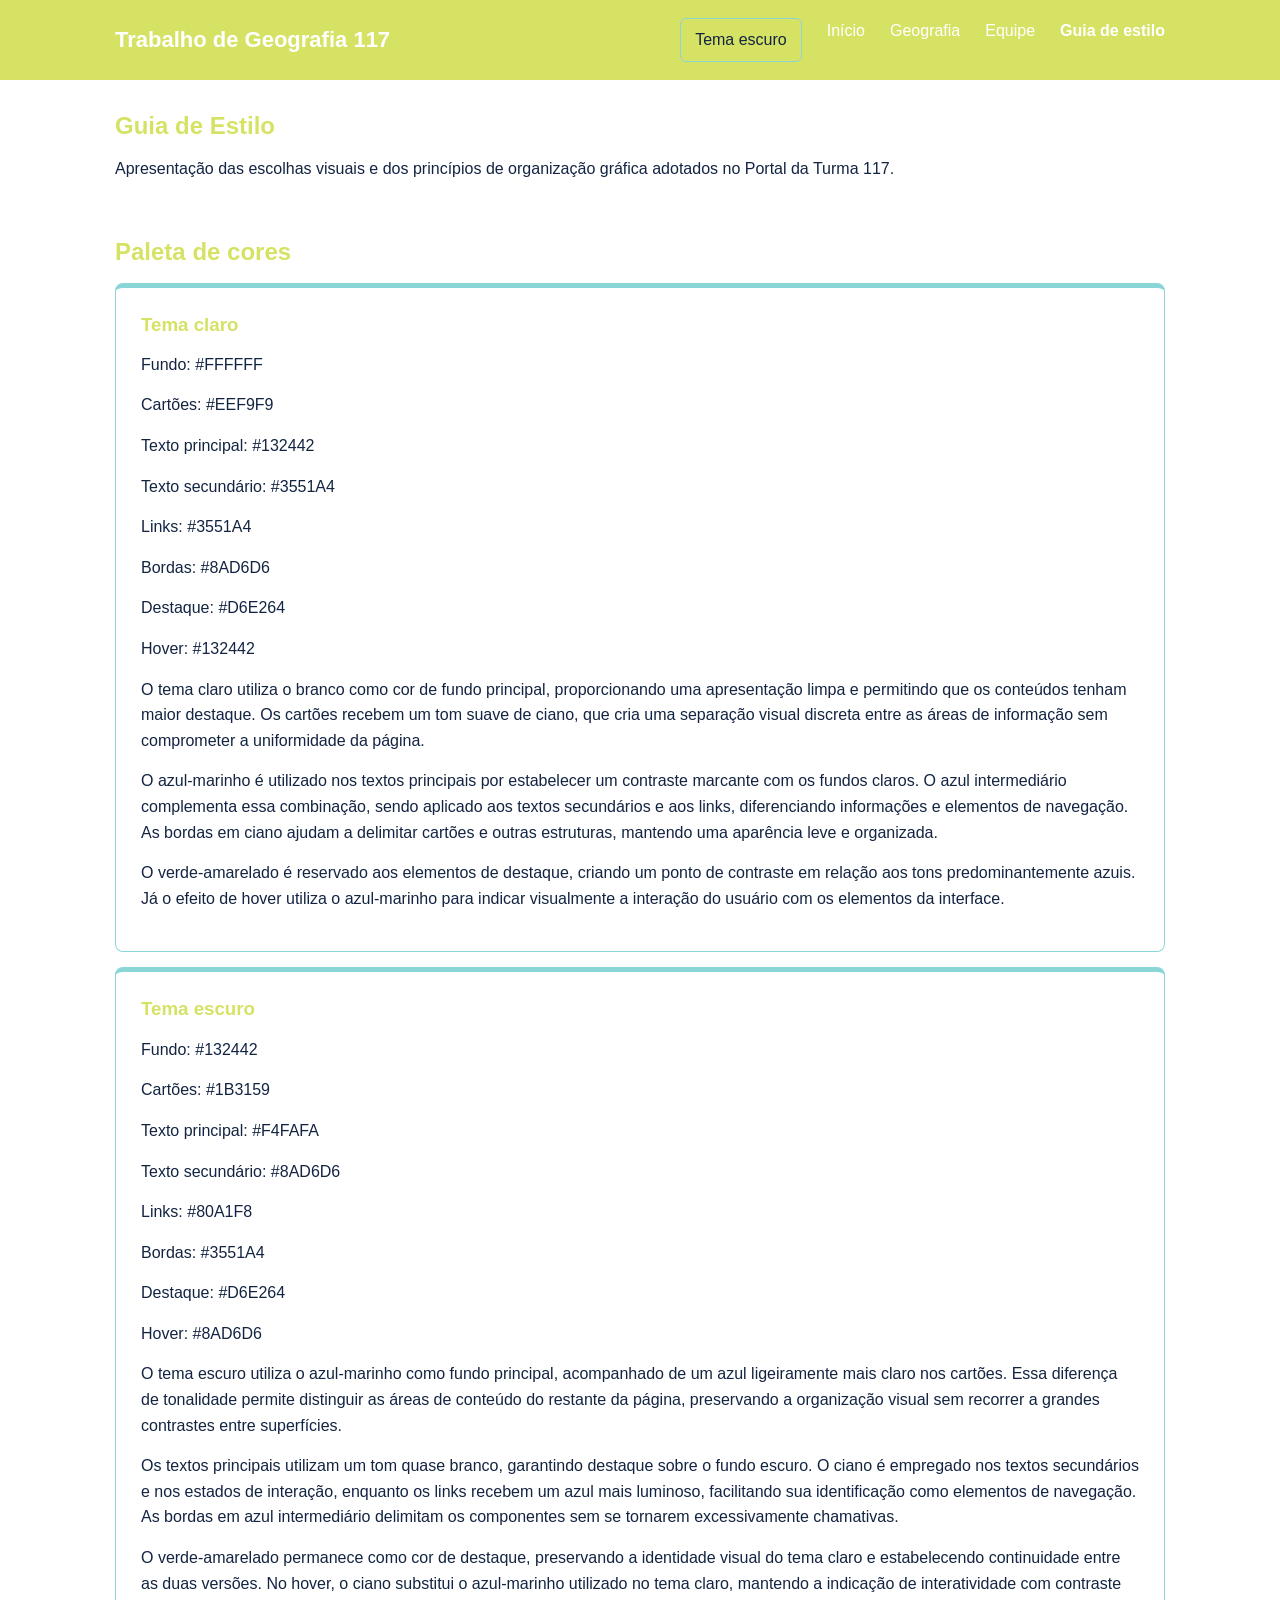
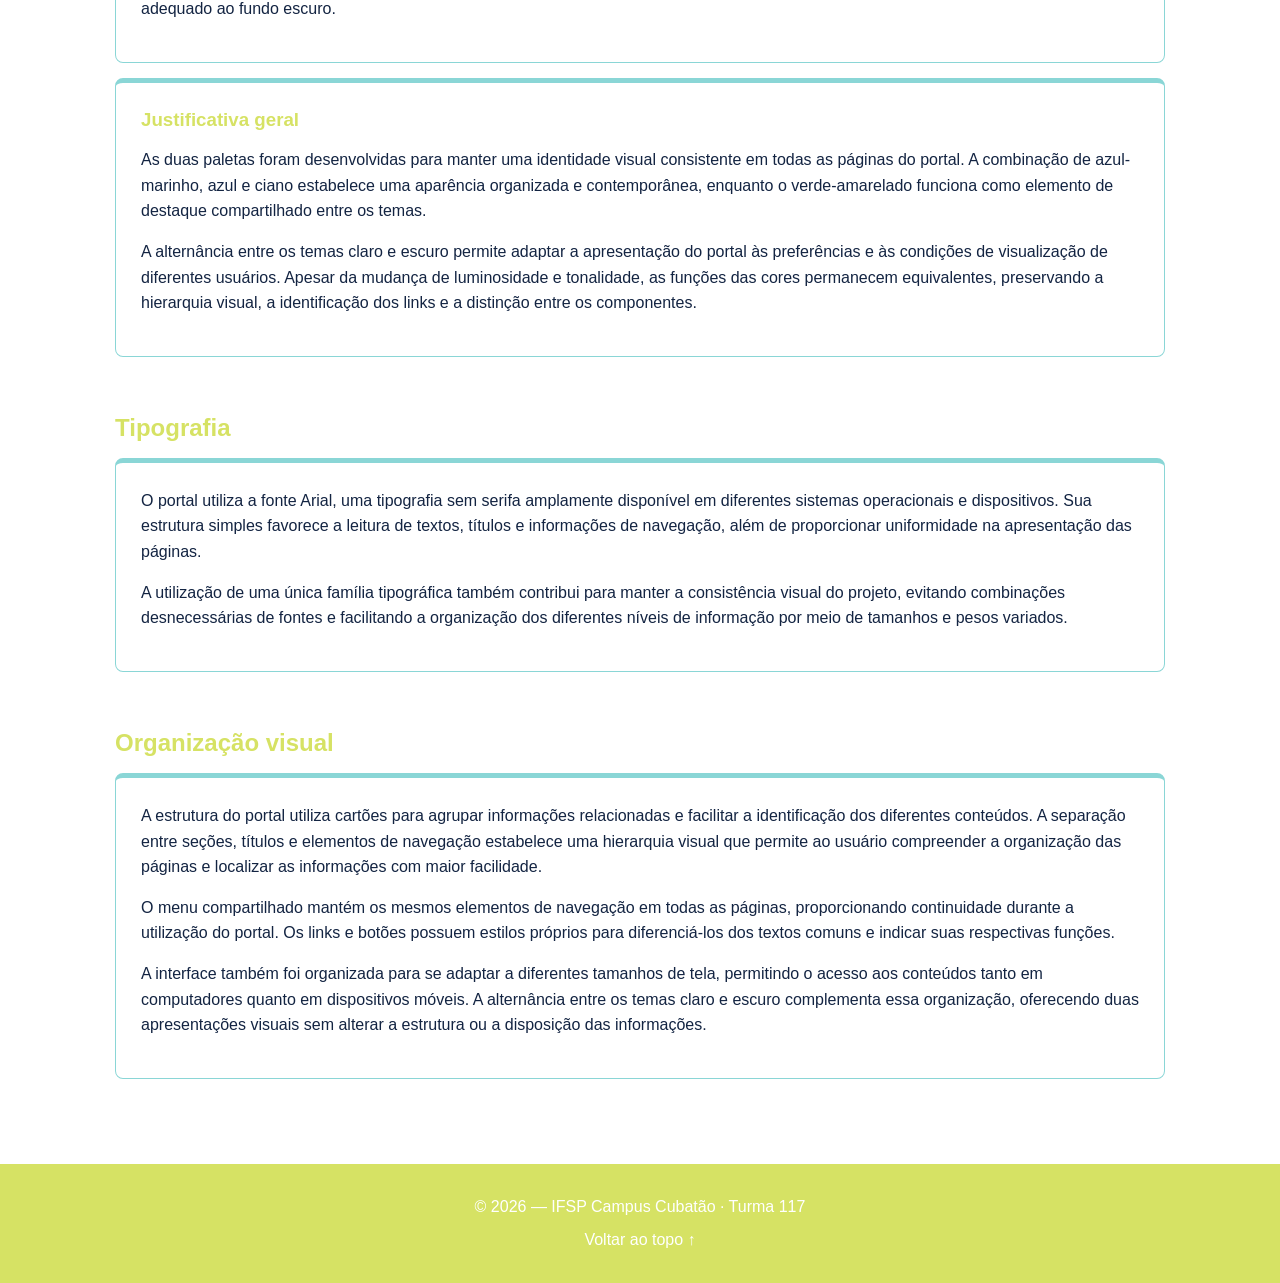
==== Pasta Trabalho/estilo.html @ 59f7886b "Add files via upload" ====
<!DOCTYPE html>
<html lang="pt-BR">
<head>
    <meta charset="UTF-8">
    <meta name="viewport" content="width=device-width, initial-scale=1.0">
    <title>Guia de Estilo — Portal 117</title>
    <link rel="stylesheet" href="css/estilo.css">
    <script src="js/tema.js" defer></script>
    <script src="js/config.js" defer></script>
    <script src="js/menu.js" defer></script>
</head>

<body id="top">

    <header>
        <nav class="menu">
            <a href="index.html" class="logo">Trabalho de Geografia 117</a>

            <button id="botao-menu" aria-label="Abrir menu" aria-expanded="false">
                ☰
            </button>

            <div id="menu-links"></div>
        </nav>
    </header>

    <main>
        <section>
            <h1>Guia de Estilo</h1>
            <p>
                Apresentação das escolhas visuais e dos princípios de
                organização gráfica adotados no Portal da Turma 117.
            </p>
        </section>

        <section>
            <h2>Paleta de cores</h2>

            <div class="cartao">
                <h3>Tema claro</h3>

                <p>Fundo: #FFFFFF</p>
                <p>Cartões: #EEF9F9</p>
                <p>Texto principal: #132442</p>
                <p>Texto secundário: #3551A4</p>
                <p>Links: #3551A4</p>
                <p>Bordas: #8AD6D6</p>
                <p>Destaque: #D6E264</p>
                <p>Hover: #132442</p>

                <p>
                    O tema claro utiliza o branco como cor de fundo principal,
                    proporcionando uma apresentação limpa e permitindo que
                    os conteúdos tenham maior destaque. Os cartões recebem
                    um tom suave de ciano, que cria uma separação visual
                    discreta entre as áreas de informação sem comprometer
                    a uniformidade da página.
                </p>

                <p>
                    O azul-marinho é utilizado nos textos principais por
                    estabelecer um contraste marcante com os fundos claros.
                    O azul intermediário complementa essa combinação,
                    sendo aplicado aos textos secundários e aos links,
                    diferenciando informações e elementos de navegação.
                    As bordas em ciano ajudam a delimitar cartões e outras
                    estruturas, mantendo uma aparência leve e organizada.
                </p>

                <p>
                    O verde-amarelado é reservado aos elementos de destaque,
                    criando um ponto de contraste em relação aos tons
                    predominantemente azuis. Já o efeito de hover utiliza
                    o azul-marinho para indicar visualmente a interação
                    do usuário com os elementos da interface.
                </p>
            </div>

            <div class="cartao">
                <h3>Tema escuro</h3>

                <p>Fundo: #132442</p>
                <p>Cartões: #1B3159</p>
                <p>Texto principal: #F4FAFA</p>
                <p>Texto secundário: #8AD6D6</p>
                <p>Links: #80A1F8</p>
                <p>Bordas: #3551A4</p>
                <p>Destaque: #D6E264</p>
                <p>Hover: #8AD6D6</p>

                <p>
                    O tema escuro utiliza o azul-marinho como fundo principal,
                    acompanhado de um azul ligeiramente mais claro nos
                    cartões. Essa diferença de tonalidade permite distinguir
                    as áreas de conteúdo do restante da página, preservando
                    a organização visual sem recorrer a grandes contrastes
                    entre superfícies.
                </p>

                <p>
                    Os textos principais utilizam um tom quase branco,
                    garantindo destaque sobre o fundo escuro. O ciano é
                    empregado nos textos secundários e nos estados de
                    interação, enquanto os links recebem um azul mais
                    luminoso, facilitando sua identificação como elementos
                    de navegação. As bordas em azul intermediário delimitam
                    os componentes sem se tornarem excessivamente
                    chamativas.
                </p>

                <p>
                    O verde-amarelado permanece como cor de destaque,
                    preservando a identidade visual do tema claro e
                    estabelecendo continuidade entre as duas versões.
                    No hover, o ciano substitui o azul-marinho utilizado
                    no tema claro, mantendo a indicação de interatividade
                    com contraste adequado ao fundo escuro.
                </p>
            </div>

            <div class="cartao">
                <h3>Justificativa geral</h3>

                <p>
                    As duas paletas foram desenvolvidas para manter uma
                    identidade visual consistente em todas as páginas
                    do portal. A combinação de azul-marinho, azul e ciano
                    estabelece uma aparência organizada e contemporânea,
                    enquanto o verde-amarelado funciona como elemento
                    de destaque compartilhado entre os temas.
                </p>

                <p>
                    A alternância entre os temas claro e escuro permite
                    adaptar a apresentação do portal às preferências
                    e às condições de visualização de diferentes usuários.
                    Apesar da mudança de luminosidade e tonalidade,
                    as funções das cores permanecem equivalentes,
                    preservando a hierarquia visual, a identificação
                    dos links e a distinção entre os componentes.
                </p>
            </div>
        </section>

        <section>
            <h2>Tipografia</h2>

            <div class="cartao">
                <p>
                    O portal utiliza a fonte Arial, uma tipografia sem serifa
                    amplamente disponível em diferentes sistemas operacionais
                    e dispositivos. Sua estrutura simples favorece a leitura
                    de textos, títulos e informações de navegação, além de
                    proporcionar uniformidade na apresentação das páginas.
                </p>

                <p>
                    A utilização de uma única família tipográfica também
                    contribui para manter a consistência visual do projeto,
                    evitando combinações desnecessárias de fontes e
                    facilitando a organização dos diferentes níveis
                    de informação por meio de tamanhos e pesos variados.
                </p>
            </div>
        </section>

        <section>
            <h2>Organização visual</h2>

            <div class="cartao">
                <p>
                    A estrutura do portal utiliza cartões para agrupar
                    informações relacionadas e facilitar a identificação
                    dos diferentes conteúdos. A separação entre seções,
                    títulos e elementos de navegação estabelece uma
                    hierarquia visual que permite ao usuário compreender
                    a organização das páginas e localizar as informações
                    com maior facilidade.
                </p>

                <p>
                    O menu compartilhado mantém os mesmos elementos
                    de navegação em todas as páginas, proporcionando
                    continuidade durante a utilização do portal.
                    Os links e botões possuem estilos próprios para
                    diferenciá-los dos textos comuns e indicar suas
                    respectivas funções.
                </p>

                <p>
                    A interface também foi organizada para se adaptar
                    a diferentes tamanhos de tela, permitindo o acesso
                    aos conteúdos tanto em computadores quanto em
                    dispositivos móveis. A alternância entre os temas
                    claro e escuro complementa essa organização,
                    oferecendo duas apresentações visuais sem alterar
                    a estrutura ou a disposição das informações.
                </p>
            </div>
        </section>
    </main>

    <footer>
        <p>© 2026 — IFSP Campus Cubatão · Turma 117</p>
        <a href="#top">Voltar ao topo ↑</a>
    </footer>


</body>
</html>
---- Pasta Trabalho/css/estilo.css ----
/* PALETA DE CORES — TEMA CLARO */
:root {
    color-scheme: light;

    --fundo: #FFFFFF;
    --card: #EEF9F9;
    --texto: #132442;
    --texto-secundario: #3551A4;
    --links: #3551A4;
    --borda: #8AD6D6;
    --destaque: #D6E264;
    --hover: #132442;

    --branco: #FFFFFF;
}

/* PALETA DE CORES — TEMA ESCURO */
[data-tema="escuro"] {
    color-scheme: dark;

    --fundo: #132442;
    --card: #1B3159;
    --texto: #F4FAFA;
    --texto-secundario: #8AD6D6;
    --links: #80A1F8;
    --borda: #3551A4;
    --destaque: #D6E264;
    --hover: #8AD6D6;

    --branco: #1B3159;
}

/* CONFIGURAÇÕES GERAIS */
* {
    margin: 0;
    padding: 0;
    box-sizing: border-box;
}

html {
    scroll-behavior: smooth;
}

body {
    background-color: var(--fundo);
    color: var(--texto);
    font-family: Arial, sans-serif;
    line-height: 1.6;
}

a {
    color: var(--links);
    text-decoration: none;
}

a:hover {
    text-decoration: underline;
}

a:focus,
button:focus {
    outline: 3px solid var(--links);
    outline-offset: 4px;
}

h1, h2, h3 {
    color: var(--destaque);
    line-height: 1.3;
    margin-bottom: 15px;
}

p {
    margin-bottom: 15px;
}

/* MENU */
header {
    background-color: var(--destaque);
    color: var(--branco);
}

.menu {
    max-width: 1100px;
    margin: auto;
    padding: 18px 25px;
    display: flex;
    align-items: center;
    justify-content: space-between;
}

.logo {
    color: var(--branco);
    font-size: 22px;
    font-weight: bold;
}

#menu-links {
    display: flex;
    gap: 25px;
}

#menu-links a {
    color: var(--branco);
}

#botao-menu {
    display: none;
    background: none;
    color: var(--branco);
    border: none;
    font-size: 25px;
    cursor: pointer;
}

/* CONTEÚDO PRINCIPAL */
main {
    max-width: 1100px;
    margin: auto;
    padding: 30px 25px;
}

section {
    margin-bottom: 55px;
}

.apresentacao {
    background-color: var(--destaque);
    color: var(--branco);
    padding: 65px 40px;
    border-radius: 12px;
}

.apresentacao h1 {
    color: var(--branco);
    font-size: 40px;
}

.apresentacao p {
    max-width: 650px;
}

.botao {
    display: inline-block;
    background-color: var(--borda);
    color: var(--texto);
    padding: 12px 22px;
    border-radius: 6px;
    font-weight: bold;
    margin-top: 10px;
}

.botao:hover {
    background-color: var(--branco);
    text-decoration: none;
}

/* CARTÕES */
.cartao {
    background-color: var(--branco);
    padding: 25px;
    border: 1px solid var(--borda);
    border-top: 5px solid var(--borda);
    border-radius: 8px;
    margin-top: 15px;
}

.cartao a {
    font-weight: bold;
}


/* QR CODE */
.qrcode {
    text-align: center;
}

.qrcode img {
    width: 180px;
    height: 180px;
    object-fit: contain;
}

/* RODAPÉ */
footer {
    background-color: var(--destaque);
    color: var(--branco);
    text-align: center;
    padding: 30px 20px;
}

footer a {
    color: var(--acento);
}

footer p {
    margin-bottom: 8px;
}

/* RESPONSIVIDADE */
@media (max-width: 700px) {

    .menu {
        flex-wrap: wrap;
    }

    #botao-menu {
        display: block;
    }

    #menu-links {
        display: none;
        flex-direction: column;
        width: 100%;
        gap: 12px;
        padding-top: 20px;
    }

    #menu-links.aberto {
        display: flex;
    }

    main {
        padding: 20px 15px;
    }

    .apresentacao {
        padding: 40px 25px;
    }

    .apresentacao h1 {
        font-size: 30px;
    }

    .professor {
        flex-direction: column;
        align-items: flex-start;
    }

    .professor img {
        align-self: center;
    }
}

/* TABLETS E CELULARES: até 767,98px */
@media (max-width: 767.98px) {

    .menu {
        flex-wrap: wrap;
    }

    #botao-menu {
        display: block;
    }

    #menu-links {
        display: none;
        flex-direction: column;
        width: 100%;
        gap: 12px;
        padding-top: 20px;
    }

    #menu-links.aberto {
        display: flex;
    }

    .professor {
        flex-direction: column;
        align-items: flex-start;
    }

    .professor img {
        align-self: center;
    }

    .cartao {
        padding: 18px;
    }

    .cartao img,
    .disciplina video {
        max-width: 100%;
        height: auto;
    }

    .filtros input,
    .filtros select {
        display: block;
        width: 100%;
        max-width: 100%;
        margin-bottom: 12px;
        padding: 10px;
    }
}

/* CELULARES PEQUENOS: até 575,98px */
@media (max-width: 575.98px) {

    main {
        padding: 15px 10px;
    }

    .apresentacao {
        padding: 30px 18px;
    }

    .apresentacao h1 {
        font-size: 28px;
    }

    section {
        margin-bottom: 35px;
    }

    .qrcode img {
        max-width: 100%;
        height: auto;
    }
}
/* PAGINAÇÃO */
.paginacao {
    display: flex;
    justify-content: center;
    align-items: center;
    gap: 8px;
    margin: 25px 0;
    flex-wrap: wrap;
}

.paginacao button {
    padding: 8px 13px;
    border: 1px solid var(--borda);
    background-color: var(--branco);
    color: var(--texto);
    cursor: pointer;
}

.paginacao button:disabled {
    background-color: var(--destaque);
    color: var(--branco);
    cursor: default;
}
figure {
    margin: 20px 0;
}

figcaption {
    color: var(--texto);
    font-size: 14px;
    margin-top: 8px;
}

.botao-tema {
    background-color: var(--destaque);
    color: var(--texto);
    border: 1px solid var(--borda);
    padding: 8px 14px;
    border-radius: 6px;
    cursor: pointer;
    font: inherit;
}

.botao-tema:hover {
    background-color: var(--hover);
    color: var(--fundo);
}
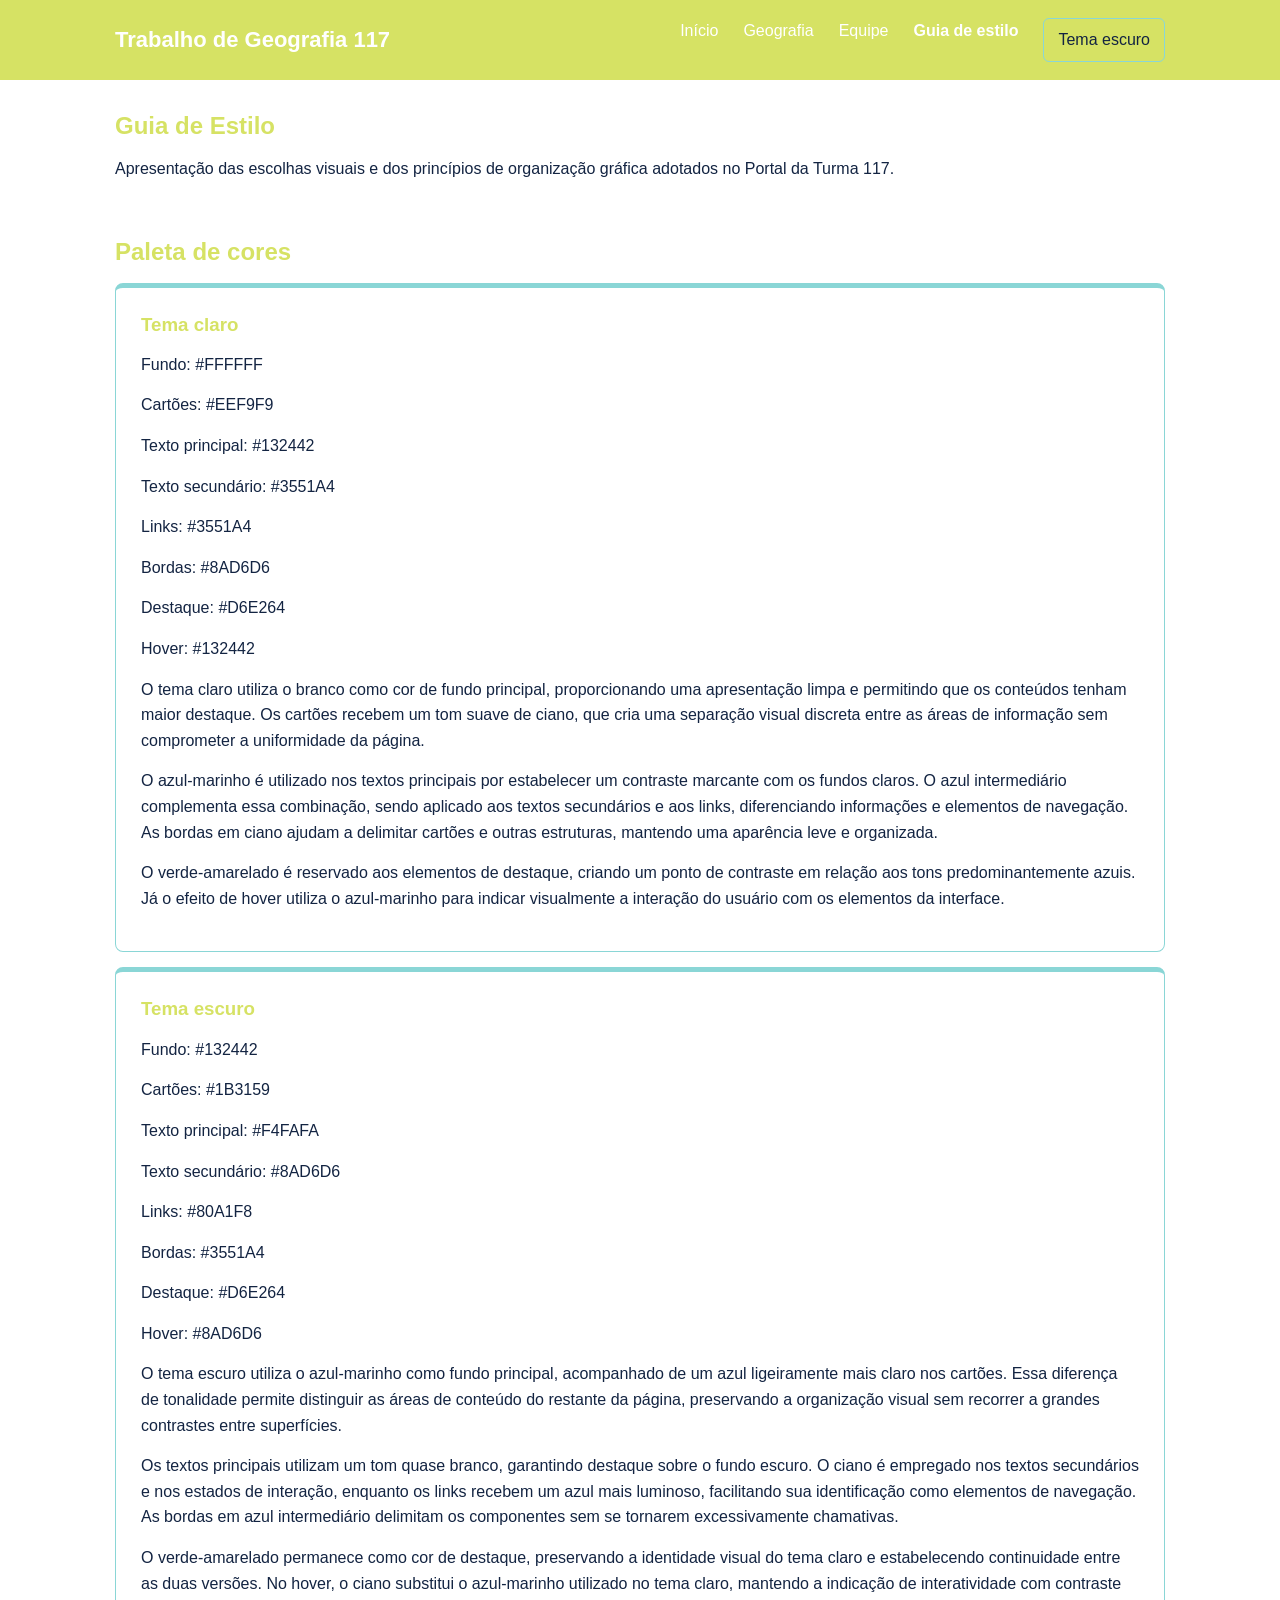
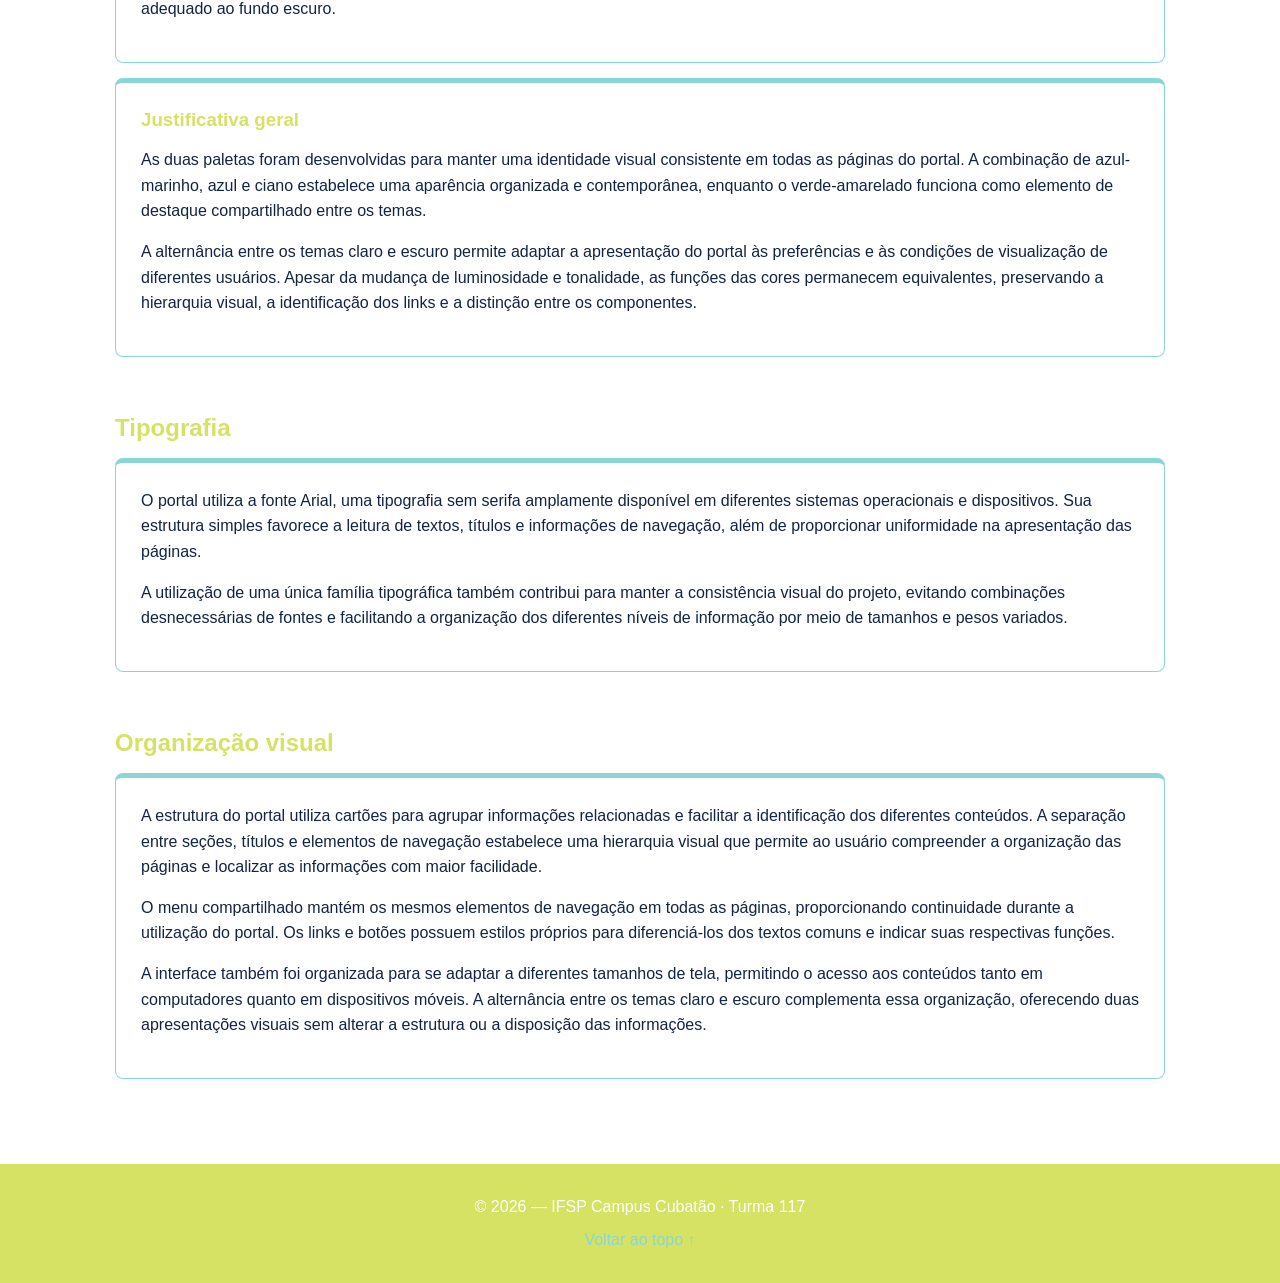
==== commit 55c5036a: "Add files via upload Atualizar Pasta Trabalho" ====
--- a/Pasta Trabalho/estilo.html
+++ b/Pasta Trabalho/estilo.html
@@ -7,9 +7,9 @@
     <meta name="viewport" content="width=device-width, initial-scale=1.0">
     <title>Guia de Estilo — Portal 117</title>
     <link rel="stylesheet" href="css/estilo.css">
+     <script src="js/config.js" defer></script>
+     <script src="js/menu.js" defer></script>
     <script src="js/tema.js" defer></script>
-    <script src="js/config.js" defer></script>
-    <script src="js/menu.js" defer></script>
 </head>
 
 <body id="top">
--- a/Pasta Trabalho/css/estilo.css
+++ b/Pasta Trabalho/css/estilo.css
@@ -6,7 +6,6 @@
     --fundo: #FFFFFF;
     --card: #EEF9F9;
     --texto: #132442;
-    --texto-secundario: #3551A4;
     --links: #3551A4;
     --borda: #8AD6D6;
     --destaque: #D6E264;
@@ -22,7 +21,6 @@
     --fundo: #132442;
     --card: #1B3159;
     --texto: #F4FAFA;
-    --texto-secundario: #8AD6D6;
     --links: #80A1F8;
     --borda: #3551A4;
     --destaque: #D6E264;
@@ -122,22 +120,6 @@
 
 section {
     margin-bottom: 55px;
-}
-
-.apresentacao {
-    background-color: var(--destaque);
-    color: var(--branco);
-    padding: 65px 40px;
-    border-radius: 12px;
-}
-
-.apresentacao h1 {
-    color: var(--branco);
-    font-size: 40px;
-}
-
-.apresentacao p {
-    max-width: 650px;
 }
 
 .botao {
@@ -169,7 +151,6 @@
     font-weight: bold;
 }
 
-
 /* QR CODE */
 .qrcode {
     text-align: center;
@@ -190,134 +171,13 @@
 }
 
 footer a {
-    color: var(--acento);
+    color: var(--borda);
 }
 
 footer p {
     margin-bottom: 8px;
 }
 
-/* RESPONSIVIDADE */
-@media (max-width: 700px) {
-
-    .menu {
-        flex-wrap: wrap;
-    }
-
-    #botao-menu {
-        display: block;
-    }
-
-    #menu-links {
-        display: none;
-        flex-direction: column;
-        width: 100%;
-        gap: 12px;
-        padding-top: 20px;
-    }
-
-    #menu-links.aberto {
-        display: flex;
-    }
-
-    main {
-        padding: 20px 15px;
-    }
-
-    .apresentacao {
-        padding: 40px 25px;
-    }
-
-    .apresentacao h1 {
-        font-size: 30px;
-    }
-
-    .professor {
-        flex-direction: column;
-        align-items: flex-start;
-    }
-
-    .professor img {
-        align-self: center;
-    }
-}
-
-/* TABLETS E CELULARES: até 767,98px */
-@media (max-width: 767.98px) {
-
-    .menu {
-        flex-wrap: wrap;
-    }
-
-    #botao-menu {
-        display: block;
-    }
-
-    #menu-links {
-        display: none;
-        flex-direction: column;
-        width: 100%;
-        gap: 12px;
-        padding-top: 20px;
-    }
-
-    #menu-links.aberto {
-        display: flex;
-    }
-
-    .professor {
-        flex-direction: column;
-        align-items: flex-start;
-    }
-
-    .professor img {
-        align-self: center;
-    }
-
-    .cartao {
-        padding: 18px;
-    }
-
-    .cartao img,
-    .disciplina video {
-        max-width: 100%;
-        height: auto;
-    }
-
-    .filtros input,
-    .filtros select {
-        display: block;
-        width: 100%;
-        max-width: 100%;
-        margin-bottom: 12px;
-        padding: 10px;
-    }
-}
-
-/* CELULARES PEQUENOS: até 575,98px */
-@media (max-width: 575.98px) {
-
-    main {
-        padding: 15px 10px;
-    }
-
-    .apresentacao {
-        padding: 30px 18px;
-    }
-
-    .apresentacao h1 {
-        font-size: 28px;
-    }
-
-    section {
-        margin-bottom: 35px;
-    }
-
-    .qrcode img {
-        max-width: 100%;
-        height: auto;
-    }
-}
 /* PAGINAÇÃO */
 .paginacao {
     display: flex;
@@ -341,6 +201,8 @@
     color: var(--branco);
     cursor: default;
 }
+
+/* FIGURAS E LEGENDAS */
 figure {
     margin: 20px 0;
 }
@@ -351,6 +213,7 @@
     margin-top: 8px;
 }
 
+/* BOTÃO DE TEMA */
 .botao-tema {
     background-color: var(--destaque);
     color: var(--texto);
@@ -365,3 +228,67 @@
     background-color: var(--hover);
     color: var(--fundo);
 }
+
+/* RESPONSIVIDADE */
+@media (max-width: 767.98px) {
+
+    .menu {
+        flex-wrap: wrap;
+    }
+
+    #botao-menu {
+        display: block;
+    }
+
+    #menu-links {
+        display: none;
+        flex-direction: column;
+        width: 100%;
+        gap: 12px;
+        padding-top: 20px;
+    }
+
+    #menu-links.aberto {
+        display: flex;
+    }
+
+    main {
+        padding: 20px 15px;
+    }
+
+    .cartao {
+        padding: 18px;
+    }
+
+    .cartao img,
+    .disciplina video {
+        max-width: 100%;
+        height: auto;
+    }
+
+    .filtros input,
+    .filtros select {
+        display: block;
+        width: 100%;
+        max-width: 100%;
+        margin-bottom: 12px;
+        padding: 10px;
+    }
+}
+
+/* CELULARES PEQUENOS */
+@media (max-width: 575.98px) {
+
+    main {
+        padding: 15px 10px;
+    }
+
+    section {
+        margin-bottom: 35px;
+    }
+
+    .qrcode img {
+        max-width: 100%;
+        height: auto;
+    }
+}
